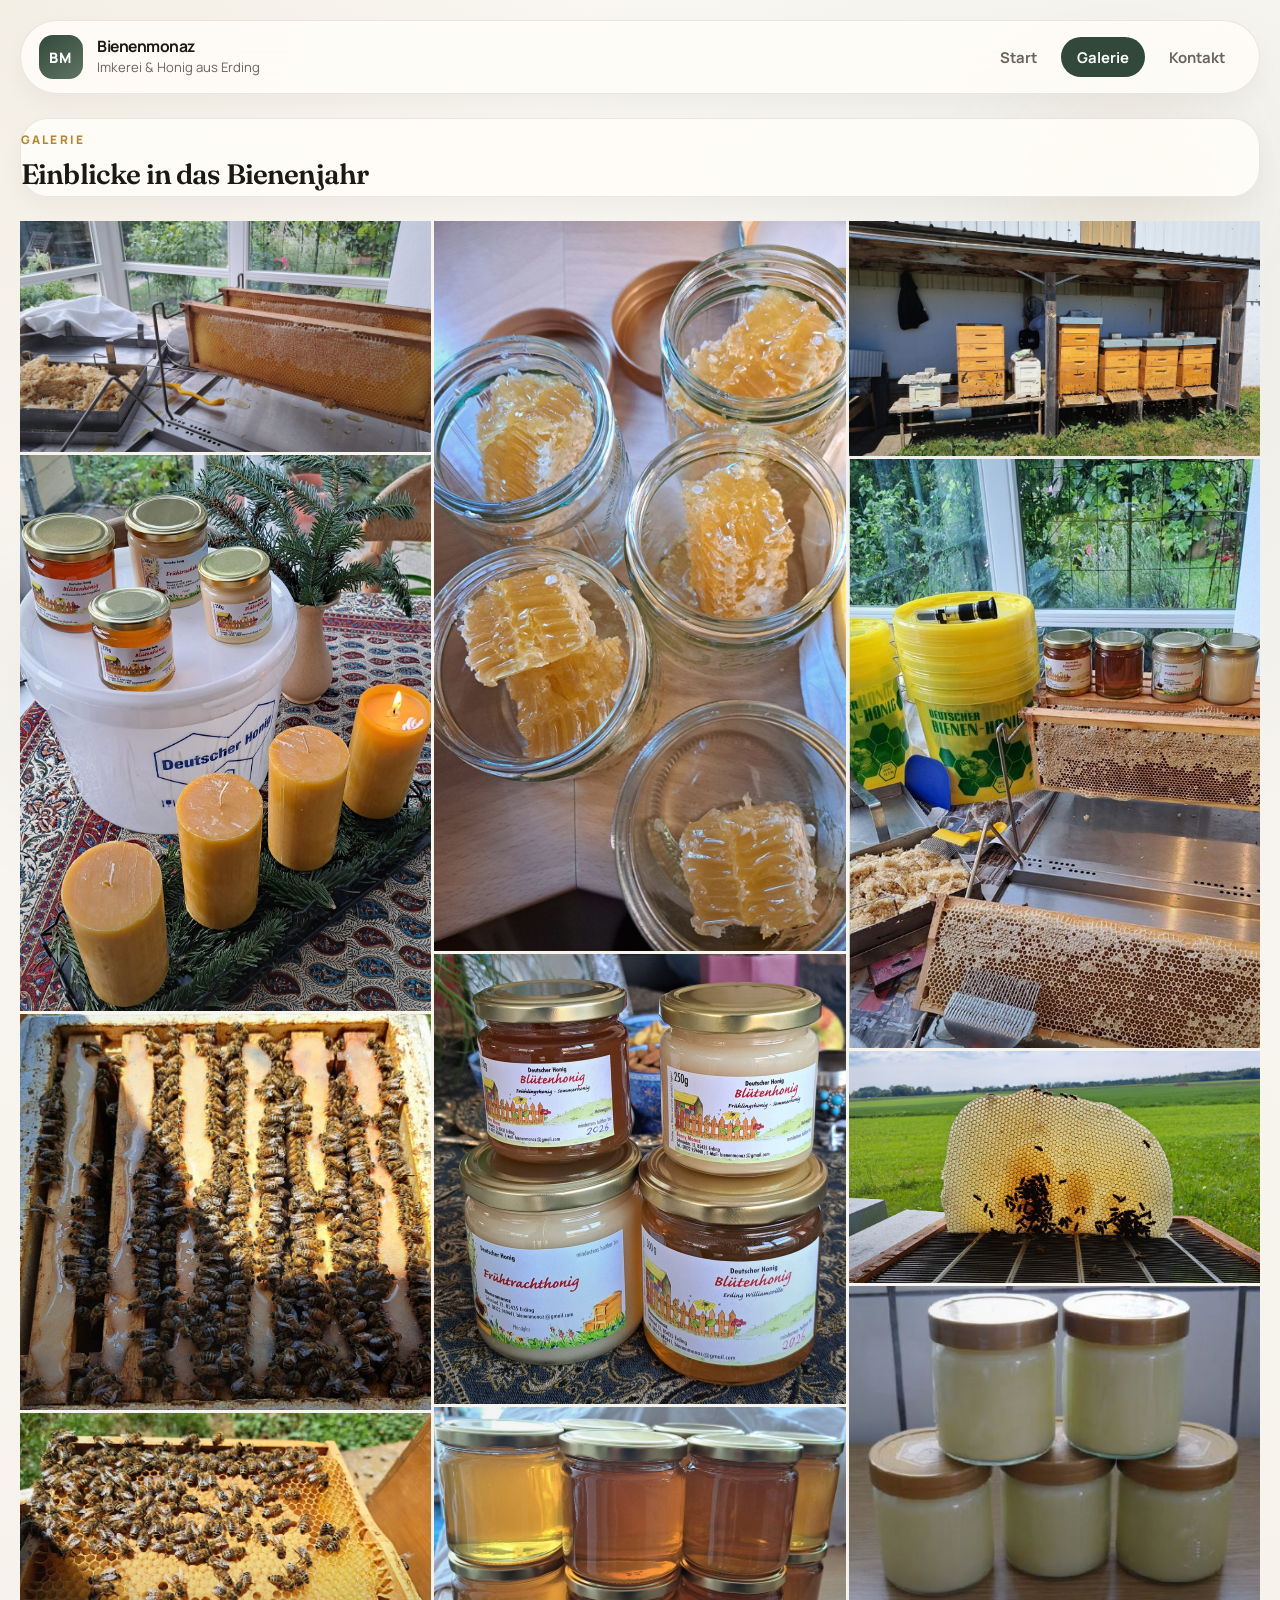
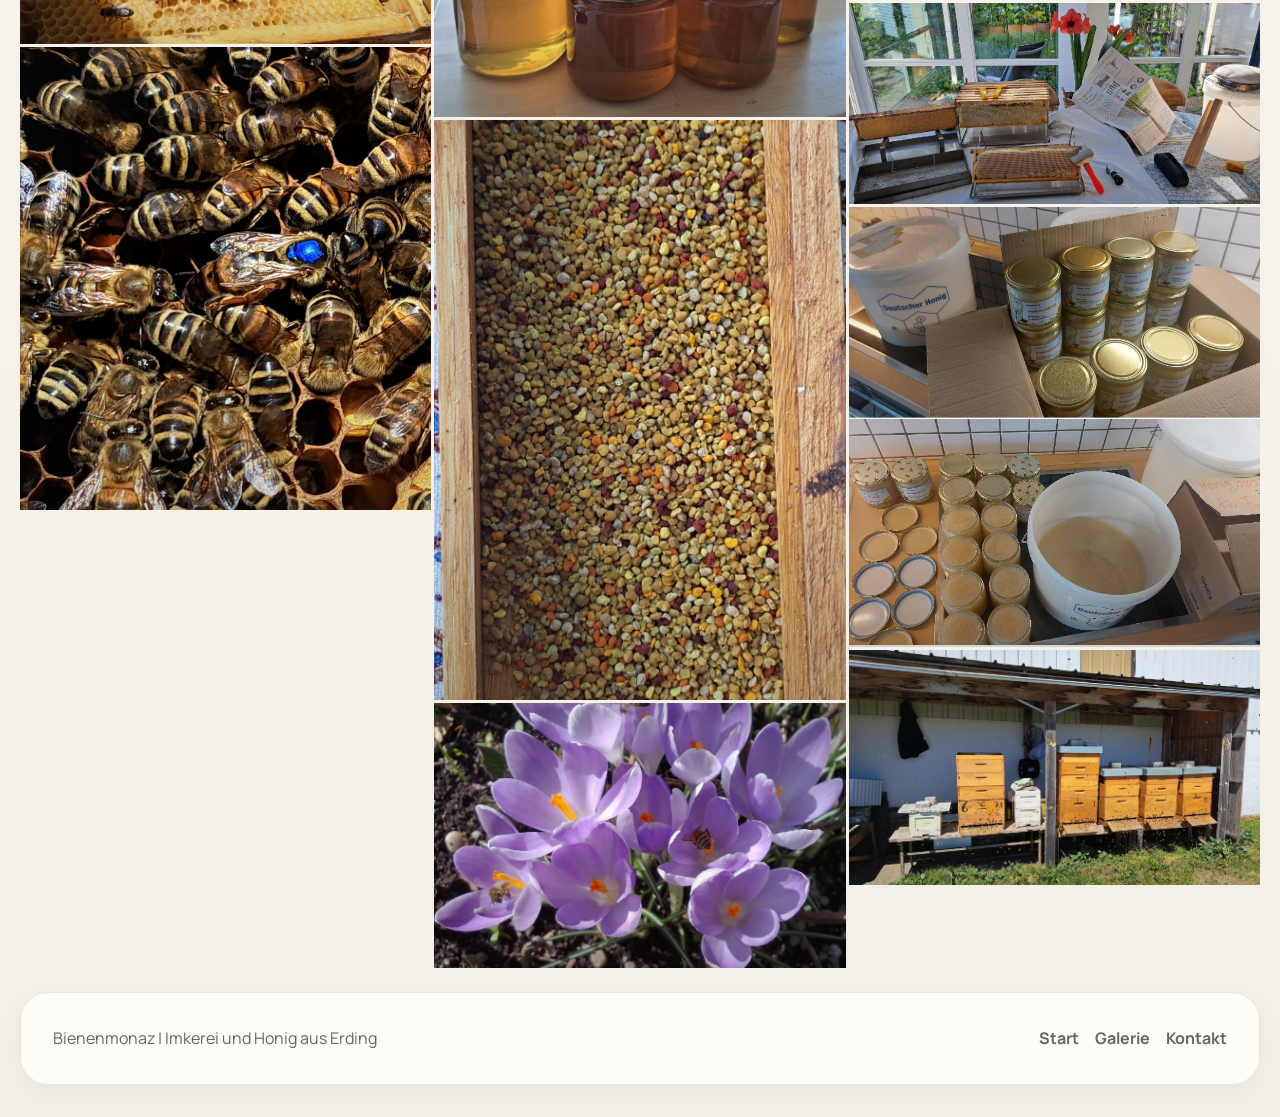
==== galerie.html @ a78f595b "Fix broken gallery images and reduce heading size Renamed files with German umlauts and spaces to AS" ====
<!DOCTYPE html>
<html lang="de">
<head>
  <meta charset="UTF-8">
  <meta name="viewport" content="width=device-width, initial-scale=1.0">
  <title>Bienenmonaz | Galerie</title>
  <meta
    name="description"
    content="Galerie der Imkerei Bienenmonaz mit Bildern aus Bienenstand, Honigernte, Waben und Honiggl&auml;sern."
  >
  <link rel="preconnect" href="https://fonts.googleapis.com">
  <link rel="preconnect" href="https://fonts.gstatic.com" crossorigin>
  <link
    href="https://fonts.googleapis.com/css2?family=Fraunces:opsz,wght@9..144,500;9..144,600;9..144,700&family=Manrope:wght@400;500;600;700;800&display=swap"
    rel="stylesheet"
  >
  <link rel="stylesheet" href="styles.css">
</head>
<body data-page="gallery">
  <div class="site-bg"></div>
  <div class="page-shell">
    <header class="site-header">
      <a class="brand" href="index.html" aria-label="Bienenmonaz Startseite">
        <span class="brand-mark">BM</span>
        <span class="brand-copy">
          <strong>Bienenmonaz</strong>
          <span>Imkerei & Honig aus Erding</span>
        </span>
      </a>

      <button class="nav-toggle" type="button" aria-expanded="false" aria-controls="site-nav">
        Men&uuml;
      </button>

      <nav class="site-nav" id="site-nav">
        <a href="index.html">Start</a>
        <a class="is-active" href="galerie.html">Galerie</a>
        <a href="kontakt.html">Kontakt</a>
      </nav>
    </header>

    <main class="main-stack">
      <div class="gallery-heading surface">
        <p class="eyebrow">Galerie</p>
        <h1>Einblicke in das Bienenjahr</h1>
      </div>

      <section class="gallery-grid">
        <figure class="gallery-card">
          <button class="gallery-button" type="button" data-image="assets/images/honigernte-1.jpg" data-caption="">
            <span class="gallery-overlay"></span>
            <img src="assets/images/honigernte-1.jpg" alt="Honigernte und frische Waben im Arbeitsraum" loading="lazy">
          </button>
        </figure>

        <figure class="gallery-card">
          <button class="gallery-button" type="button" data-image="assets/images/hero-honig.jpg" data-caption="">
            <span class="gallery-overlay"></span>
            <img src="assets/images/hero-honig.jpg" alt="Honig, Kerzen und Produktwelt" loading="lazy">
          </button>
        </figure>

        <figure class="gallery-card">
          <button class="gallery-button" type="button" data-image="assets/images/bienen-wabe-1.jpg" data-caption="">
            <span class="gallery-overlay"></span>
            <img src="assets/images/bienen-wabe-1.jpg" alt="Bienen auf geöffneten Waben" loading="lazy">
          </button>
        </figure>

        <figure class="gallery-card">
          <button class="gallery-button" type="button" data-image="assets/images/bienen-wabe-2.jpg" data-caption="">
            <span class="gallery-overlay"></span>
            <img src="assets/images/bienen-wabe-2.jpg" alt="Bienen auf einer sonnigen Naturbau-Wabe" loading="lazy">
          </button>
        </figure>

        <figure class="gallery-card">
          <button class="gallery-button" type="button" data-image="assets/images/bienen-koenigin.jpg" data-caption="">
            <span class="gallery-overlay"></span>
            <img src="assets/images/bienen-koenigin.jpg" alt="Markierte Königin im Volk" loading="lazy">
          </button>
        </figure>

        <figure class="gallery-card">
          <button class="gallery-button" type="button" data-image="assets/images/waben-im-glas.jpg" data-caption="">
            <span class="gallery-overlay"></span>
            <img src="assets/images/waben-im-glas.jpg" alt="Wabenhonig in vorbereiteten Gläsern" loading="lazy">
          </button>
        </figure>

        <figure class="gallery-card">
          <button class="gallery-button" type="button" data-image="assets/images/honig-glaeser-1.jpg" data-caption="">
            <span class="gallery-overlay"></span>
            <img src="assets/images/honig-glaeser-1.jpg" alt="Honiggläser mit verschiedenen Sorten" loading="lazy">
          </button>
        </figure>

        <figure class="gallery-card">
          <button class="gallery-button" type="button" data-image="assets/images/honig-glaeser-2.jpg" data-caption="">
            <span class="gallery-overlay"></span>
            <img src="assets/images/honig-glaeser-2.jpg" alt="Frisch abgefuellte Honiggläser im Licht" loading="lazy">
          </button>
        </figure>

        <figure class="gallery-card">
          <button class="gallery-button" type="button" data-image="assets/images/pollen.jpg" data-caption="">
            <span class="gallery-overlay"></span>
            <img src="assets/images/pollen.jpg" alt="Pollen in intensiven Naturfarben" loading="lazy">
          </button>
        </figure>

        <figure class="gallery-card">
          <button class="gallery-button" type="button" data-image="assets/images/krokus-bienen.jpg" data-caption="">
            <span class="gallery-overlay"></span>
            <img src="assets/images/krokus-bienen.jpg" alt="Bienen an Krokusblüten" loading="lazy">
          </button>
        </figure>

        <figure class="gallery-card">
          <button class="gallery-button" type="button" data-image="assets/images/bienenstand.jpg" data-caption="">
            <span class="gallery-overlay"></span>
            <img src="assets/images/bienenstand.jpg" alt="Bienenstand mit mehreren Beuten" loading="lazy">
          </button>
        </figure>

        <figure class="gallery-card">
          <button class="gallery-button" type="button" data-image="assets/images/honig-sorten.jpg" data-caption="">
            <span class="gallery-overlay"></span>
            <img src="assets/images/honig-sorten.jpg" alt="Unterschiedliche Honigsorten der Saison" loading="lazy">
          </button>
        </figure>
        <figure class="gallery-card">
          <button class="gallery-button" type="button" data-image="assets/images/bienen-wildbau.jpg" data-caption="">
            <span class="gallery-overlay"></span>
            <img src="assets/images/bienen-wildbau.jpg" alt="Naturbau-Wabe mit Bienen im Freien" loading="lazy">
          </button>
        </figure>

        <figure class="gallery-card">
          <button class="gallery-button" type="button" data-image="assets/images/fruehjahr-bluetenhonig.jpg" data-caption="">
            <span class="gallery-overlay"></span>
            <img src="assets/images/fruehjahr-bluetenhonig.jpg" alt="Frühjahrs-Blütenhonig" loading="lazy">
          </button>
        </figure>

        <figure class="gallery-card">
          <button class="gallery-button" type="button" data-image="assets/images/fruehjahrhonig.jpg" data-caption="">
            <span class="gallery-overlay"></span>
            <img src="assets/images/fruehjahrhonig.jpg" alt="Frühjahrhonig in Gläsern" loading="lazy">
          </button>
        </figure>

        <figure class="gallery-card">
          <button class="gallery-button" type="button" data-image="assets/images/honig2023.jpg" data-caption="">
            <span class="gallery-overlay"></span>
            <img src="assets/images/honig2023.jpg" alt="Honigernte 2023" loading="lazy">
          </button>
        </figure>

        <figure class="gallery-card">
          <button class="gallery-button" type="button" data-image="assets/images/standort-iztling.jpg" data-caption="">
            <span class="gallery-overlay"></span>
            <img src="assets/images/standort-iztling.jpg" alt="Bienenstand Iztling" loading="lazy">
          </button>
        </figure>
      </section>
    </main>

    <footer class="site-footer surface">
      <p>Bienenmonaz | Imkerei und Honig aus Erding</p>
      <nav>
        <a href="index.html">Start</a>
        <a href="galerie.html">Galerie</a>
        <a href="kontakt.html">Kontakt</a>
      </nav>
    </footer>
  </div>

  <div class="lightbox" hidden>
    <button class="lightbox-close" type="button" aria-label="Grossansicht schliessen">Schliessen</button>
    <figure class="lightbox-figure">
      <img class="lightbox-image" src="" alt="">
      <figcaption class="lightbox-caption"></figcaption>
    </figure>
  </div>

  <script src="script.js"></script>
</body>
</html>
---- styles.css ----
:root {
  --bg: #f7f5f0;
  --bg-soft: #f1ede4;
  --surface: rgba(255, 253, 248, 0.9);
  --surface-strong: #fffdfa;
  --text: #1c1813;
  --muted: #6b645a;
  --line: rgba(55, 44, 25, 0.1);
  --line-strong: rgba(55, 44, 25, 0.16);
  --accent: #31483a;
  --accent-soft: #617462;
  --gold: #b6852f;
  --shadow-sm: 0 10px 24px rgba(23, 19, 13, 0.04);
  --shadow-md: 0 18px 40px rgba(23, 19, 13, 0.06);
  --radius-xl: 28px;
  --radius-lg: 20px;
  --radius-md: 14px;
  --max-width: 1240px;
  --space-1: 12px;
  --space-2: 16px;
  --space-3: 20px;
  --space-4: 24px;
  --space-5: 40px;
  --space-6: 56px;
}

* {
  box-sizing: border-box;
}

html {
  scroll-behavior: smooth;
}

body {
  margin: 0;
  min-width: 320px;
  overflow-x: hidden;
  color: var(--text);
  font-family: "Manrope", sans-serif;
  background:
    radial-gradient(circle at top left, rgba(210, 190, 150, 0.16), transparent 24%),
    radial-gradient(circle at 88% 12%, rgba(92, 116, 102, 0.08), transparent 24%),
    linear-gradient(180deg, #faf8f4 0%, #f4efe6 100%);
}

img {
  display: block;
  max-width: 100%;
}

a,
button,
input,
textarea {
  font: inherit;
}

a {
  color: inherit;
}

.site-bg {
  position: fixed;
  inset: 0;
  z-index: -1;
  pointer-events: none;
}

.site-bg::before,
.site-bg::after {
  content: "";
  position: absolute;
  border-radius: 999px;
  filter: blur(48px);
  opacity: 0.5;
}

.site-bg::before {
  top: 72px;
  right: 4%;
  width: 220px;
  height: 220px;
  background: rgba(182, 133, 47, 0.12);
}

.site-bg::after {
  left: -60px;
  bottom: 80px;
  width: 260px;
  height: 260px;
  background: rgba(76, 100, 88, 0.08);
}

.page-shell {
  width: min(calc(100% - 32px), var(--max-width));
  margin: 0 auto;
  padding: 20px 0 32px;
}

.main-stack {
  display: grid;
  gap: var(--space-4);
  min-width: 0;
}

.main-stack > * {
  min-width: 0;
}

.surface {
  border: 1px solid var(--line);
  border-radius: var(--radius-xl);
  background: var(--surface);
  box-shadow: var(--shadow-sm);
  backdrop-filter: blur(14px);
}

.site-header {
  position: sticky;
  top: 14px;
  z-index: 20;
  display: flex;
  align-items: center;
  justify-content: space-between;
  gap: var(--space-2);
  padding: 14px 18px;
  margin-bottom: var(--space-4);
  border: 1px solid var(--line);
  border-radius: 999px;
  background: rgba(255, 253, 248, 0.86);
  box-shadow: var(--shadow-sm);
  backdrop-filter: blur(18px);
}

.brand {
  display: inline-flex;
  align-items: center;
  gap: 14px;
  text-decoration: none;
}

.brand-mark {
  display: grid;
  place-items: center;
  width: 44px;
  height: 44px;
  border-radius: 14px;
  background: linear-gradient(145deg, var(--accent), var(--accent-soft));
  color: #fff;
  font-size: 0.9rem;
  font-weight: 800;
  letter-spacing: 0.08em;
}

.brand-copy {
  display: flex;
  flex-direction: column;
  gap: 2px;
}

.brand-copy strong {
  font-size: 0.98rem;
  line-height: 1.1;
}

.brand-copy span {
  color: var(--muted);
  font-size: 0.82rem;
}

.site-nav {
  display: flex;
  align-items: center;
  gap: 8px;
}

.site-nav a {
  padding: 10px 16px;
  border-radius: 999px;
  text-decoration: none;
  font-size: 0.93rem;
  font-weight: 700;
  color: var(--muted);
  transition: transform 0.22s cubic-bezier(0.22, 1, 0.36, 1), background-color 0.22s ease, color 0.22s ease;
}

.site-nav a:hover,
.site-nav a:focus-visible {
  color: var(--text);
  background: rgba(49, 72, 58, 0.08);
}

.site-nav a.is-active {
  color: #fff;
  background: var(--accent);
}

.site-nav a:active,
.button:active,
.gallery-button:active,
.contact-item:active {
  transform: translateY(1px) scale(0.99);
}

.nav-toggle {
  display: none;
  border: 0;
  border-radius: 999px;
  padding: 10px 16px;
  background: rgba(255, 255, 255, 0.78);
  box-shadow: inset 0 0 0 1px var(--line);
}

.hero,
.metric-row,
.content-grid,
.contact-grid,
.page-hero,
.cta-strip {
  display: grid;
  gap: var(--space-4);
}

.hero {
  grid-template-columns: 1fr 1fr;
  align-items: stretch;
  gap: 0;
  overflow: hidden;
  padding: 0;
}

.hero-copy {
  display: flex;
  flex-direction: column;
  padding: clamp(24px, 2.5vw, 36px);
}

.hero-copy,
.page-hero,
.metric-card,
.content-card,
.showcase-card,
.gallery-card,
.map-card,
.cta-strip,
.site-footer {
  padding: clamp(24px, 2.5vw, 36px);
}

figure.hero-media {
  padding: 0;
  overflow: hidden;
  display: flex;
  flex-direction: column;
}

figure.hero-media .media-frame {
  flex: 1;
  border-radius: 0;
  min-height: 480px;
}

.eyebrow {
  margin: 0 0 12px;
  color: var(--gold);
  font-size: 0.74rem;
  font-weight: 800;
  letter-spacing: 0.18em;
  text-transform: uppercase;
}

h1,
h2,
h3,
strong {
  letter-spacing: -0.03em;
}

h1,
h2,
h3 {
  margin: 0;
  font-family: "Fraunces", serif;
  font-weight: 600;
  line-height: 0.98;
}

h1 {
  max-width: 10.5ch;
  font-size: clamp(2.25rem, 4.1vw, 3.85rem);
}

h2 {
  max-width: 13ch;
  font-size: clamp(1.6rem, 2.6vw, 2.2rem);
}

.lead,
.section-copy,
.metric-card p,
.icon-list p,
.promise-list p,
.bullet-list,
.media-caption,
.hero-side-note span,
.contact-item span,
.form-hint,
.form-status,
.site-footer p,
.gallery-card figcaption {
  color: var(--muted);
  line-height: 1.68;
}

.lead {
  max-width: 58ch;
  margin: 16px 0 24px;
  font-size: 0.96rem;
}

.hero-actions,
.cta-actions,
.form-actions {
  display: flex;
  flex-wrap: wrap;
  gap: 12px;
}

.button {
  display: inline-flex;
  align-items: center;
  justify-content: center;
  min-height: 48px;
  padding: 0 18px;
  border: 0;
  border-radius: 999px;
  font-weight: 800;
  text-decoration: none;
  cursor: pointer;
  transition: transform 0.22s cubic-bezier(0.22, 1, 0.36, 1), background-color 0.22s ease, color 0.22s ease, box-shadow 0.22s ease;
}

.button:hover,
.button:focus-visible,
.gallery-button:hover,
.gallery-button:focus-visible,
.contact-item:hover,
.contact-item:focus-visible,
.lightbox-close:hover,
.lightbox-close:focus-visible {
  transform: translateY(-1px);
}

.button-primary {
  color: #fff;
  background: var(--accent);
  box-shadow: 0 12px 24px rgba(49, 72, 58, 0.14);
}

.button-secondary {
  color: var(--text);
  background: rgba(255, 255, 255, 0.92);
  box-shadow: inset 0 0 0 1px var(--line-strong);
}

.hero-meta {
  display: grid;
  grid-template-columns: repeat(3, minmax(0, 1fr));
  gap: 8px;
  margin-top: auto;
  padding-top: 24px;
}

.hero-meta div,
.hero-side-note,
.contact-item {
  padding: 14px 16px;
  border-radius: var(--radius-md);
  background: var(--surface-strong);
  box-shadow: inset 0 0 0 1px rgba(55, 44, 25, 0.06);
}

.hero-meta div {
  display: flex;
  flex-direction: column;
  gap: 5px;
}

.hero-meta dt {
  margin: 0;
  color: var(--muted);
  font-size: 0.72rem;
  font-weight: 800;
  letter-spacing: 0.14em;
  text-transform: uppercase;
}

.hero-meta dd {
  margin: 0;
  font-size: 0.95rem;
  font-weight: 700;
}

.hero-media {
  display: grid;
  gap: 12px;
}

.media-frame {
  position: relative;
  overflow: hidden;
  border-radius: var(--radius-lg);
  background: #ece6db;
}

.media-frame::after,
.gallery-overlay {
  content: "";
  position: absolute;
  inset: 0;
  pointer-events: none;
  background:
    linear-gradient(to top, rgba(18, 16, 12, 0.18), transparent 44%),
    linear-gradient(135deg, rgba(49, 72, 58, 0.08), transparent 42%);
}

.media-frame-hero {
  min-height: 0;
}

.media-frame img,
.gallery-button img {
  width: 100%;
  height: 100%;
  object-fit: cover;
}

.media-caption {
  font-size: 0.92rem;
}

.metric-row {
  grid-template-columns: repeat(3, minmax(0, 1fr));
}

.metric-card {
  min-height: 184px;
  display: flex;
  flex-direction: column;
  justify-content: flex-start;
  background: rgba(255, 255, 252, 0.8);
}

.metric-card::before {
  content: "";
  display: block;
  width: 32px;
  height: 2px;
  margin-bottom: 20px;
  border-radius: 999px;
  background: var(--accent);
}

.metric-label {
  display: inline-block;
  margin-bottom: 8px;
  color: var(--gold);
  font-size: 0.74rem;
  font-weight: 800;
  letter-spacing: 0.16em;
  text-transform: uppercase;
}

.metric-card strong,
.icon-list strong,
.promise-list strong,
.contact-item strong,
.hero-side-note strong {
  display: block;
  margin-bottom: 8px;
  font-size: 1rem;
}

.content-grid {
  grid-template-columns: repeat(2, minmax(0, 1fr));
  align-items: stretch;
}

.content-card,
.showcase-card,
.gallery-card,
.map-card,
.cta-strip {
  background: rgba(255, 255, 252, 0.8);
}

.section-heading {
  margin-bottom: 24px;
}

.icon-list,
.promise-list,
.bullet-list {
  margin: 0;
  padding: 0;
}

.icon-list,
.promise-list {
  list-style: none;
}

.icon-list {
  display: grid;
  gap: 16px;
}

.icon-list li {
  display: grid;
  grid-template-columns: 40px 1fr;
  gap: 14px;
  align-items: start;
}

.list-icon {
  display: grid;
  place-items: center;
  width: 40px;
  height: 40px;
  border-radius: 12px;
  background: rgba(49, 72, 58, 0.08);
  color: var(--accent);
  font-size: 0.8rem;
  font-weight: 800;
}

.icon-list p,
.promise-list p {
  margin: 0;
}

.promise-list {
  display: grid;
  gap: 16px;
}

.promise-list li {
  padding-top: 16px;
  border-top: 1px solid rgba(55, 44, 25, 0.08);
}

.promise-list li:first-child {
  padding-top: 0;
  border-top: 0;
}

.showcase-card {
  grid-column: 1 / -1;
  display: grid;
  grid-template-columns: minmax(0, 1fr) 360px;
  gap: 24px;
  align-items: center;
}

.showcase-media .media-frame {
  min-height: 320px;
}

.bullet-list {
  padding-left: 18px;
  line-height: 1.74;
}

.page-hero {
  grid-template-columns: minmax(0, 1fr) 210px;
  align-items: start;
  gap: 18px;
  padding: 24px 28px;
}

.page-hero > div:first-child {
  max-width: 760px;
}

.page-hero h1 {
  max-width: 11.5ch;
  font-size: clamp(1.85rem, 2.8vw, 2.65rem);
}

.page-hero .lead {
  max-width: 36rem;
  margin-bottom: 0;
}

.hero-side-note {
  align-self: start;
}

.gallery-heading {
  padding: 12px 0 8px;
}

.gallery-heading h1 {
  margin-top: 6px;
  font-size: clamp(1.4rem, 2.2vw, 2rem);
  max-width: none;
}

.gallery-grid {
  columns: 3;
  column-gap: 3px;
  width: 100%;
  overflow: hidden;
}

.gallery-card {
  break-inside: avoid;
  margin: 0 0 3px;
  padding: 0;
  border: none;
  border-radius: 0;
  overflow: hidden;
  background: transparent;
  box-shadow: none;
  width: 100%;
}

.gallery-button {
  position: relative;
  display: block;
  width: 100%;
  padding: 0;
  overflow: hidden;
  border: 0;
  border-radius: 0;
  background: transparent;
  cursor: pointer;
  transition: opacity 0.22s ease;
}

.gallery-button:hover img {
  opacity: 0.92;
}

.gallery-button img {
  width: 100%;
  height: auto;
  display: block;
}

.contact-grid {
  grid-template-columns: minmax(0, 1.02fr) minmax(0, 0.98fr);
}

.contact-form {
  display: grid;
  grid-template-columns: repeat(2, minmax(0, 1fr));
  gap: 14px;
}

.contact-form label {
  display: grid;
  gap: 8px;
}

.contact-form span {
  font-weight: 700;
}

.contact-form input,
.contact-form textarea {
  width: 100%;
  padding: 14px 16px;
  border: 1px solid rgba(55, 44, 25, 0.12);
  border-radius: 14px;
  background: #fff;
  color: var(--text);
  outline: none;
}

.contact-form input:focus,
.contact-form textarea:focus {
  border-color: rgba(49, 72, 58, 0.34);
  box-shadow: 0 0 0 4px rgba(49, 72, 58, 0.1);
}

.field-full,
.form-actions,
.form-status {
  grid-column: 1 / -1;
}

.form-hint,
.form-status {
  margin: 0;
}

.contact-list {
  display: grid;
  gap: 14px;
  margin-bottom: 20px;
}

.contact-item {
  text-decoration: none;
  transition: transform 0.22s cubic-bezier(0.22, 1, 0.36, 1), box-shadow 0.22s ease;
}

.contact-image {
  min-height: 240px;
}

.map-frame {
  overflow: hidden;
  border-radius: var(--radius-lg);
}

.map-frame iframe {
  display: block;
  width: 100%;
  min-height: 420px;
  border: 0;
}

.cta-strip {
  grid-template-columns: 1fr auto;
  align-items: center;
}

.site-footer {
  display: flex;
  align-items: center;
  justify-content: space-between;
  gap: 16px;
  margin-top: var(--space-4);
}

.site-footer p {
  margin: 0;
}

.site-footer nav {
  display: flex;
  flex-wrap: wrap;
  gap: 16px;
}

.site-footer nav a {
  text-decoration: none;
  font-weight: 700;
  color: var(--muted);
}

.site-footer nav a:hover,
.site-footer nav a:focus-visible {
  color: var(--text);
}

.lightbox {
  position: fixed;
  inset: 0;
  z-index: 40;
  display: grid;
  place-items: center;
  padding: 24px;
  background: rgba(16, 15, 12, 0.8);
  backdrop-filter: blur(14px);
}

.lightbox[hidden] {
  display: none;
}

.lightbox-close {
  position: absolute;
  top: 22px;
  right: 22px;
  border: 0;
  border-radius: 999px;
  padding: 11px 16px;
  background: rgba(255, 255, 255, 0.16);
  color: #fff;
  cursor: pointer;
  transition: transform 0.22s cubic-bezier(0.22, 1, 0.36, 1), background-color 0.22s ease;
}

.lightbox-figure {
  width: min(100%, 1100px);
  margin: 0;
}

.lightbox-image {
  width: 100%;
  max-height: 78vh;
  border-radius: 22px;
  object-fit: contain;
  background: #11100d;
}

.lightbox-caption {
  margin-top: 12px;
  color: rgba(255, 252, 247, 0.84);
  text-align: center;
}

@media (max-width: 1040px) {
  .hero,
  .metric-row,
  .content-grid,
  .showcase-card,
  .contact-grid,
  .page-hero,
  .cta-strip {
    grid-template-columns: 1fr;
  }

  .gallery-grid {
    columns: 2;
    column-gap: 3px;
  }

  figure.hero-media .media-frame {
    min-height: 360px;
  }

  .showcase-media .media-frame {
    min-height: 340px;
  }
}

@media (max-width: 760px) {
  .page-shell {
    width: min(calc(100% - 18px), var(--max-width));
    padding-top: 10px;
  }

  .site-header {
    flex-wrap: wrap;
    align-items: start;
    border-radius: 26px;
  }

  .nav-toggle {
    display: inline-flex;
  }

  .site-nav {
    display: none;
    width: 100%;
    flex-direction: column;
    align-items: stretch;
    padding-top: 6px;
  }

  .site-nav.is-open {
    display: flex;
  }

  .site-nav a {
    text-align: center;
  }

  .gallery-grid {
    columns: 1;
  }

  .hero-copy,
  .hero-media,
  .page-hero,
  .metric-card,
  .content-card,
  .showcase-card,
  .map-card,
  .cta-strip,
  .site-footer {
    padding: 20px;
  }

  h1 {
    font-size: clamp(2rem, 10vw, 3rem);
  }

  h2 {
    font-size: clamp(1.45rem, 7vw, 1.95rem);
  }

  .page-hero h1 {
    max-width: 11ch;
    font-size: clamp(1.8rem, 9vw, 2.5rem);
  }

  .hero-meta,
  .contact-form {
    grid-template-columns: 1fr;
  }

  .media-frame-hero,
  .showcase-media .media-frame,
  .contact-image {
    min-height: 260px;
  }

  .site-footer {
    flex-direction: column;
    align-items: start;
  }
}
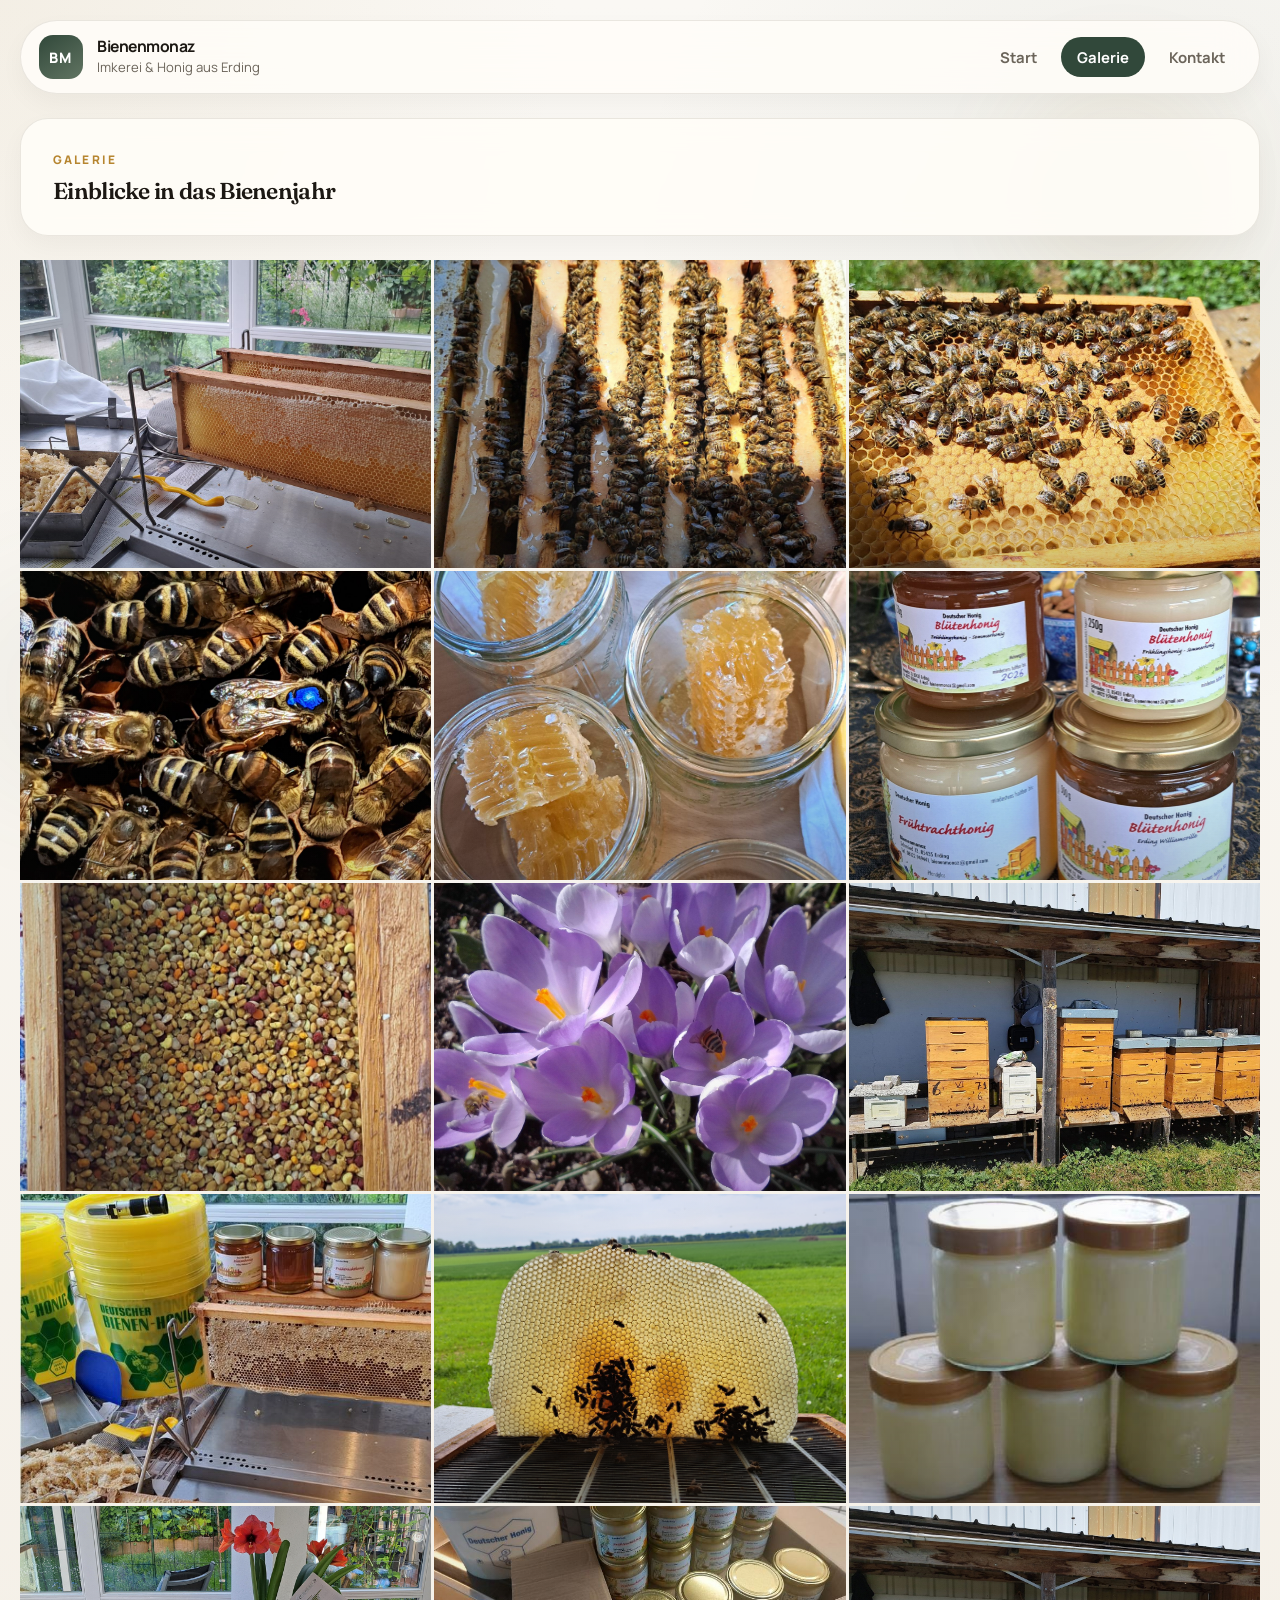
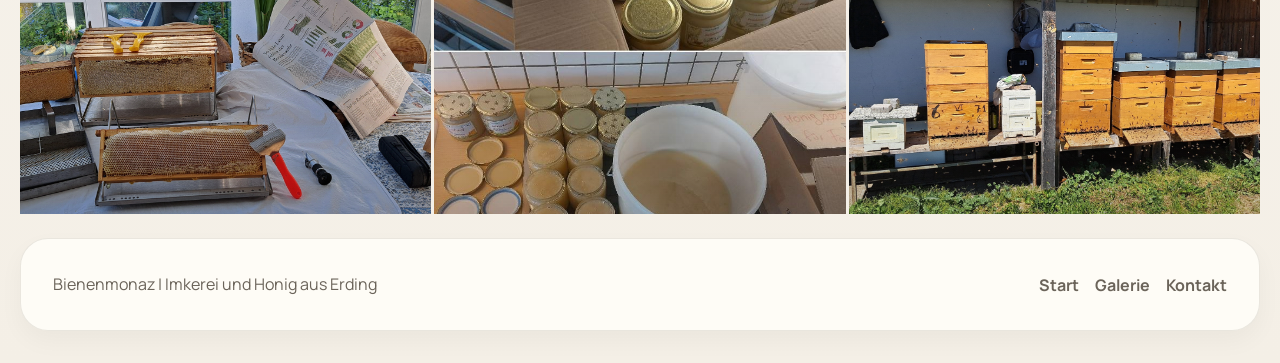
==== commit b5b29d95: "Switch gallery to CSS Grid for clean bottom alignment Replaced CSS columns masonry with a proper 3-c" ====
--- a/galerie.html
+++ b/galerie.html
@@ -54,13 +54,6 @@
         </figure>
 
         <figure class="gallery-card">
-          <button class="gallery-button" type="button" data-image="assets/images/hero-honig.jpg" data-caption="">
-            <span class="gallery-overlay"></span>
-            <img src="assets/images/hero-honig.jpg" alt="Honig, Kerzen und Produktwelt" loading="lazy">
-          </button>
-        </figure>
-
-        <figure class="gallery-card">
           <button class="gallery-button" type="button" data-image="assets/images/bienen-wabe-1.jpg" data-caption="">
             <span class="gallery-overlay"></span>
             <img src="assets/images/bienen-wabe-1.jpg" alt="Bienen auf geöffneten Waben" loading="lazy">
@@ -92,13 +85,6 @@
           <button class="gallery-button" type="button" data-image="assets/images/honig-glaeser-1.jpg" data-caption="">
             <span class="gallery-overlay"></span>
             <img src="assets/images/honig-glaeser-1.jpg" alt="Honiggläser mit verschiedenen Sorten" loading="lazy">
-          </button>
-        </figure>
-
-        <figure class="gallery-card">
-          <button class="gallery-button" type="button" data-image="assets/images/honig-glaeser-2.jpg" data-caption="">
-            <span class="gallery-overlay"></span>
-            <img src="assets/images/honig-glaeser-2.jpg" alt="Frisch abgefuellte Honiggläser im Licht" loading="lazy">
           </button>
         </figure>
 
--- a/styles.css
+++ b/styles.css
@@ -598,25 +598,24 @@
 }
 
 .gallery-heading {
-  padding: 12px 0 8px;
+  padding: clamp(20px, 2.5vw, 32px);
 }
 
 .gallery-heading h1 {
   margin-top: 6px;
-  font-size: clamp(1.4rem, 2.2vw, 2rem);
+  font-size: clamp(1.3rem, 1.8vw, 1.8rem);
   max-width: none;
 }
 
 .gallery-grid {
-  columns: 3;
-  column-gap: 3px;
+  display: grid;
+  grid-template-columns: repeat(3, 1fr);
+  gap: 3px;
   width: 100%;
-  overflow: hidden;
 }
 
 .gallery-card {
-  break-inside: avoid;
-  margin: 0 0 3px;
+  margin: 0;
   padding: 0;
   border: none;
   border-radius: 0;
@@ -630,11 +629,12 @@
   position: relative;
   display: block;
   width: 100%;
+  aspect-ratio: 4 / 3;
   padding: 0;
   overflow: hidden;
   border: 0;
   border-radius: 0;
-  background: transparent;
+  background: #d4c9b0;
   cursor: pointer;
   transition: opacity 0.22s ease;
 }
@@ -645,8 +645,10 @@
 
 .gallery-button img {
   width: 100%;
-  height: auto;
+  height: 100%;
   display: block;
+  object-fit: cover;
+  object-position: center;
 }
 
 .contact-grid {
@@ -816,8 +818,7 @@
   }
 
   .gallery-grid {
-    columns: 2;
-    column-gap: 3px;
+    grid-template-columns: repeat(2, 1fr);
   }
 
   figure.hero-media .media-frame {
@@ -862,7 +863,7 @@
   }
 
   .gallery-grid {
-    columns: 1;
+    grid-template-columns: 1fr;
   }
 
   .hero-copy,
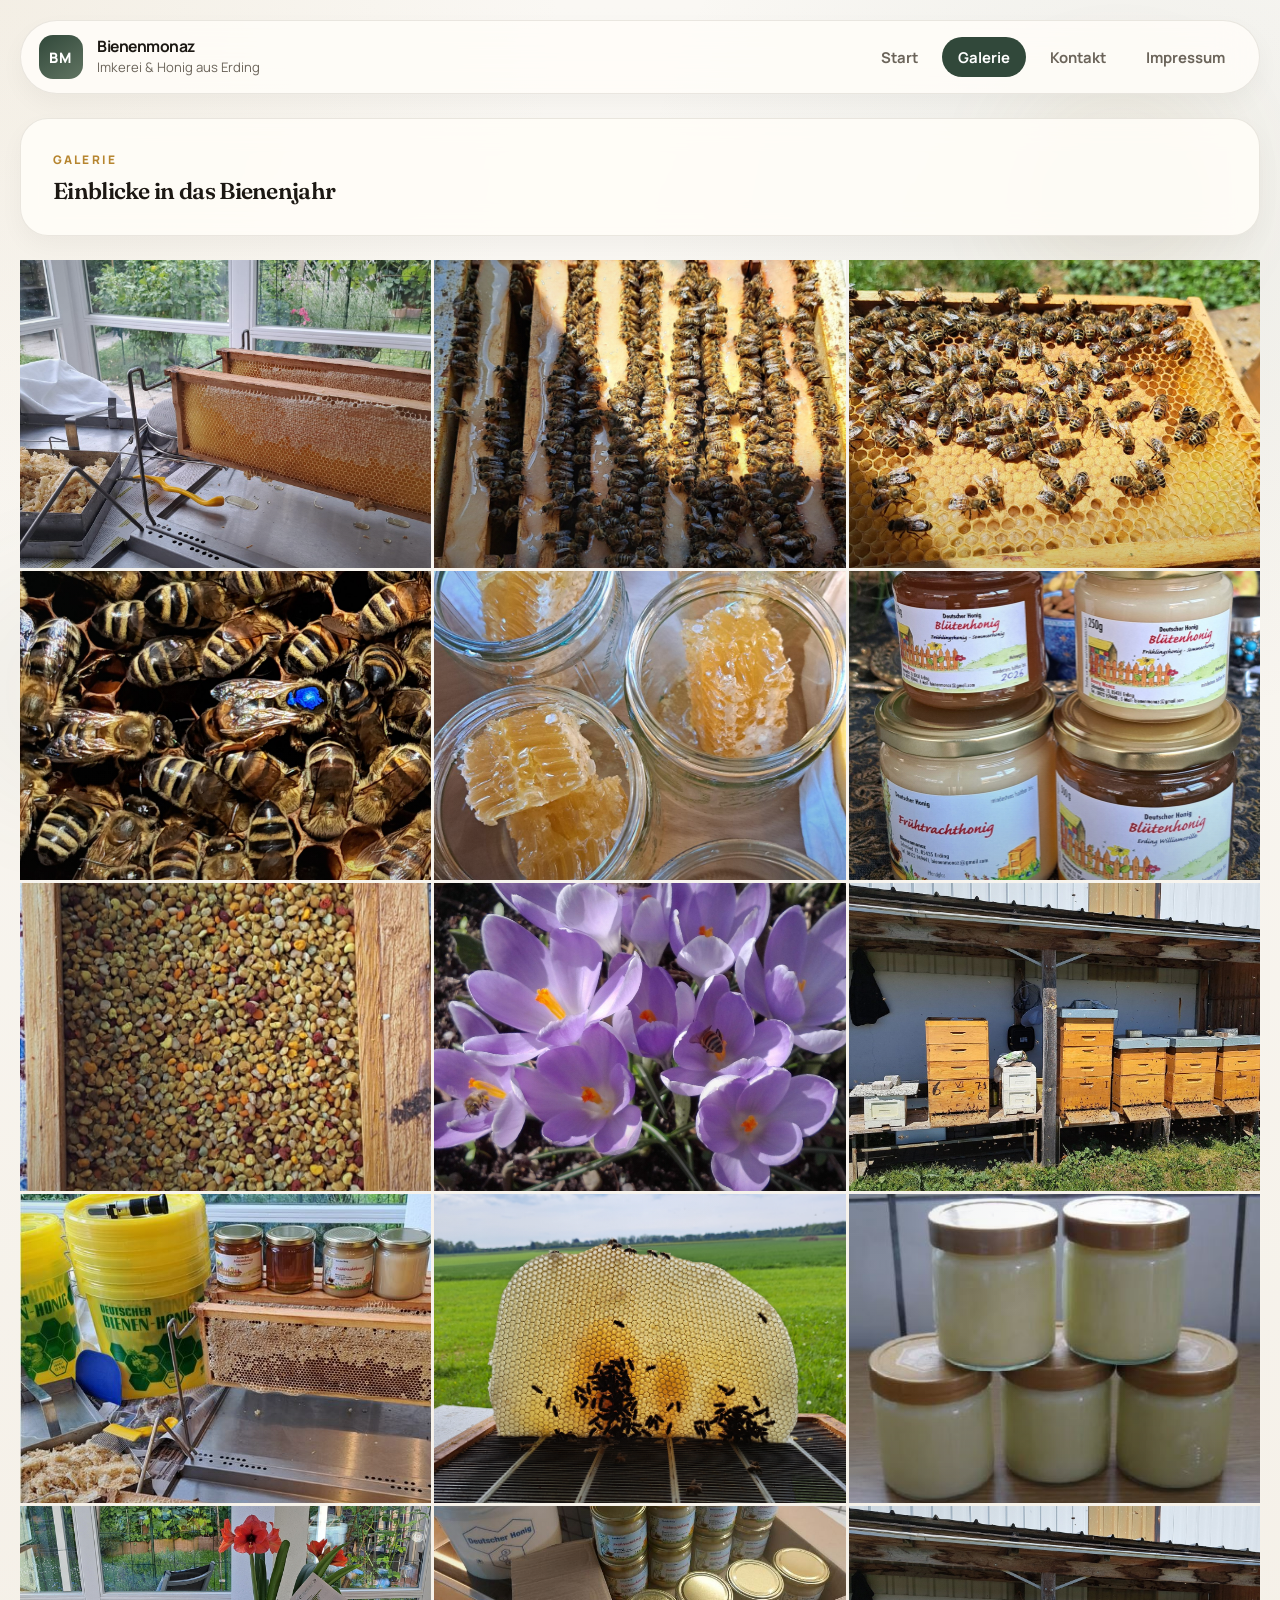
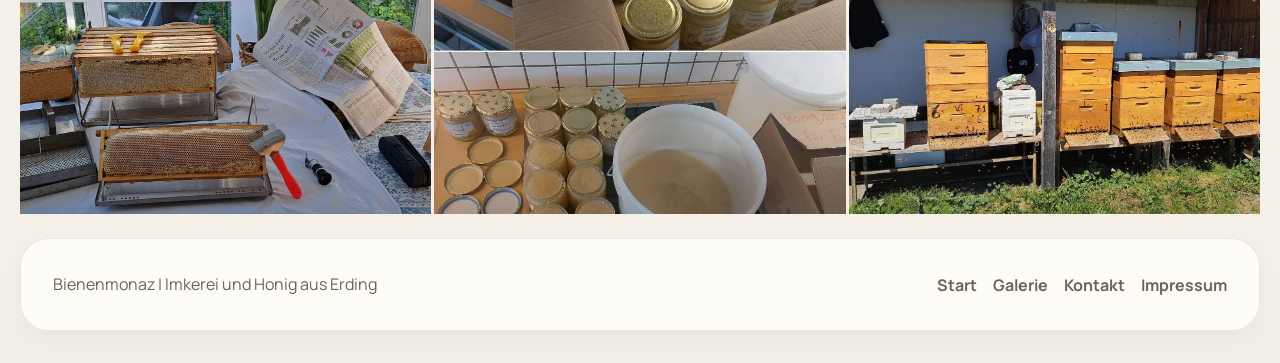
==== commit 6f61a47c: "Add Impressum page with legal information - Created impressum.html with contact details (Behzad Mona" ====
--- a/galerie.html
+++ b/galerie.html
@@ -36,6 +36,7 @@
         <a href="index.html">Start</a>
         <a class="is-active" href="galerie.html">Galerie</a>
         <a href="kontakt.html">Kontakt</a>
+        <a href="impressum.html">Impressum</a>
       </nav>
     </header>
 
@@ -158,6 +159,7 @@
         <a href="index.html">Start</a>
         <a href="galerie.html">Galerie</a>
         <a href="kontakt.html">Kontakt</a>
+        <a href="impressum.html">Impressum</a>
       </nav>
     </footer>
   </div>
--- a/styles.css
+++ b/styles.css
@@ -725,6 +725,31 @@
   border: 0;
 }
 
+.impressum-content {
+  display: grid;
+  gap: 24px;
+  line-height: 1.7;
+}
+
+.impressum-section {
+  display: grid;
+  gap: 12px;
+}
+
+.impressum-section p {
+  margin: 0;
+}
+
+.impressum-content a {
+  color: var(--text);
+  text-decoration: underline;
+  transition: opacity 0.22s ease;
+}
+
+.impressum-content a:hover {
+  opacity: 0.7;
+}
+
 .cta-strip {
   grid-template-columns: 1fr auto;
   align-items: center;
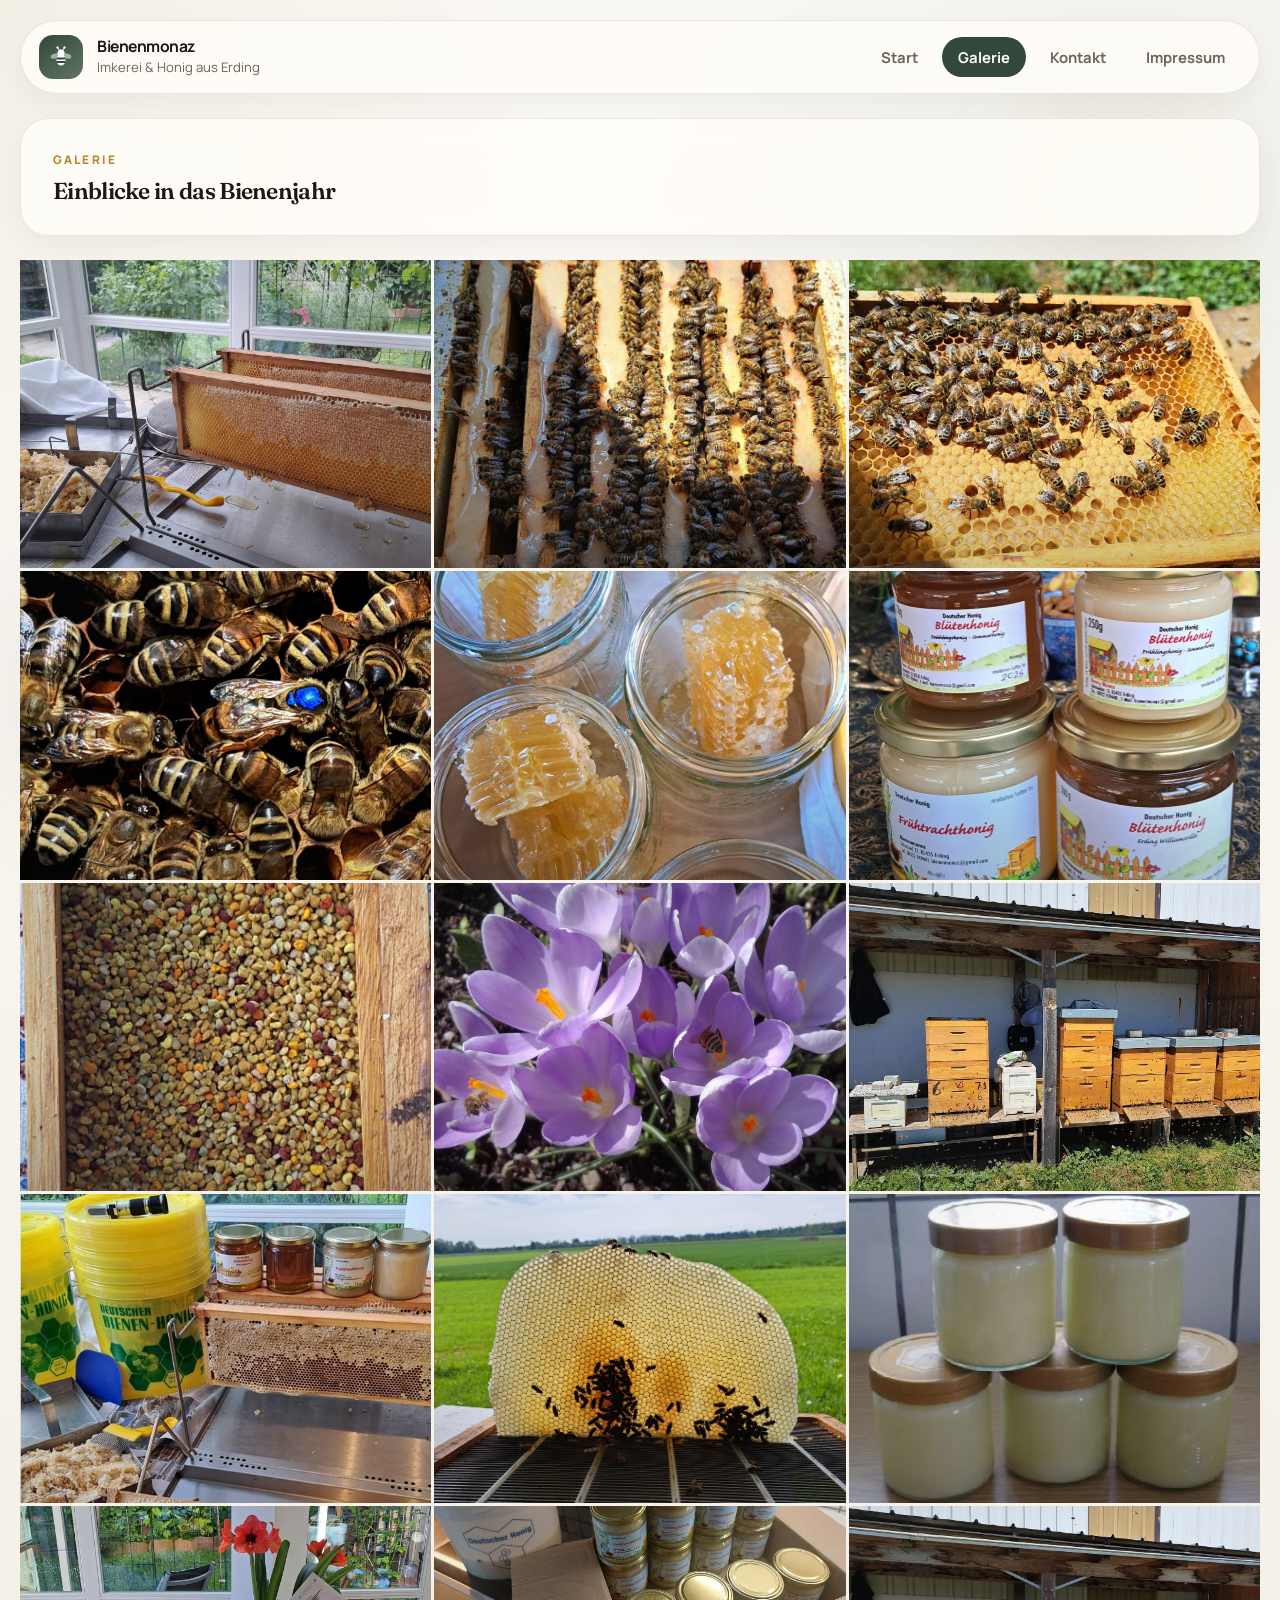
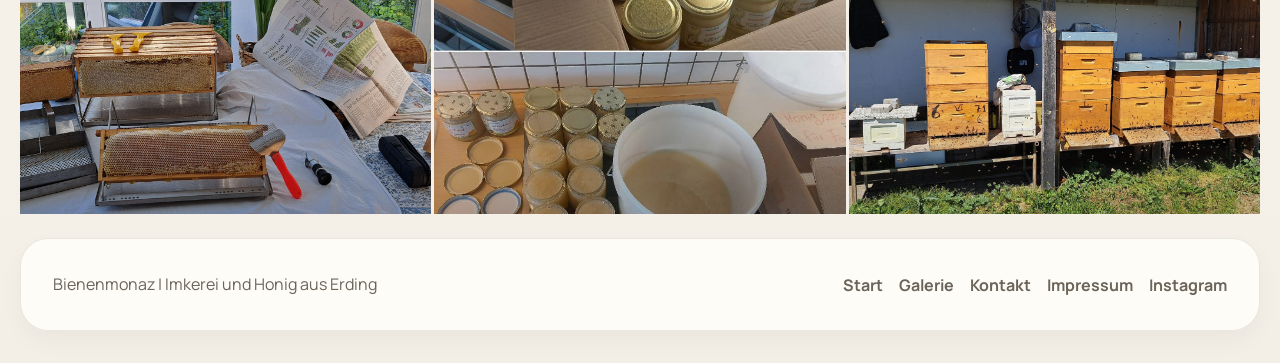
==== commit 793ccba2: "Bienen-Logo, Instagram-Footer, Kontakt-Heading gekürzt Co-Authored-By: Claude Sonnet 4.6 <noreply@an" ====
--- a/galerie.html
+++ b/galerie.html
@@ -21,7 +21,7 @@
   <div class="page-shell">
     <header class="site-header">
       <a class="brand" href="index.html" aria-label="Bienenmonaz Startseite">
-        <span class="brand-mark">BM</span>
+        <span class="brand-mark"><svg width="24" height="24" viewBox="0 0 24 24" fill="none" xmlns="http://www.w3.org/2000/svg" aria-hidden="true"><ellipse cx="6.5" cy="11" rx="5" ry="2.5" fill="white" fill-opacity="0.5" transform="rotate(-15 6.5 11)"/><ellipse cx="17.5" cy="11" rx="5" ry="2.5" fill="white" fill-opacity="0.5" transform="rotate(15 17.5 11)"/><ellipse cx="12" cy="15" rx="4.5" ry="5.5" fill="white"/><rect x="7.5" y="12.5" width="9" height="2" rx="1" fill="#31483a"/><rect x="7.5" y="16" width="9" height="2" rx="1" fill="#31483a"/><circle cx="12" cy="8" r="3.5" fill="white"/><line x1="10.5" y1="5.5" x2="8.5" y2="2.5" stroke="white" stroke-width="1.3" stroke-linecap="round" stroke-opacity="0.8"/><line x1="13.5" y1="5.5" x2="15.5" y2="2.5" stroke="white" stroke-width="1.3" stroke-linecap="round" stroke-opacity="0.8"/><circle cx="8.5" cy="2.5" r="1.2" fill="white" fill-opacity="0.8"/><circle cx="15.5" cy="2.5" r="1.2" fill="white" fill-opacity="0.8"/></svg></span>
         <span class="brand-copy">
           <strong>Bienenmonaz</strong>
           <span>Imkerei & Honig aus Erding</span>
@@ -160,6 +160,7 @@
         <a href="galerie.html">Galerie</a>
         <a href="kontakt.html">Kontakt</a>
         <a href="impressum.html">Impressum</a>
+        <a href="https://www.instagram.com/bienenmonaz/" target="_blank" rel="noopener noreferrer">Instagram</a>
       </nav>
     </footer>
   </div>
--- a/styles.css
+++ b/styles.css
@@ -37,6 +37,7 @@
   min-width: 320px;
   overflow-x: hidden;
   color: var(--text);
+  cursor: url("data:image/svg+xml,%3Csvg xmlns='http://www.w3.org/2000/svg' width='32' height='32' viewBox='0 0 32 32'%3E%3Cellipse cx='16' cy='21' rx='7' ry='8' fill='%23f5c800'/%3E%3Crect x='9' y='18' width='14' height='3' rx='1' fill='%23222'/%3E%3Crect x='9' y='22' width='14' height='3' rx='1' fill='%23222'/%3E%3Ccircle cx='16' cy='10' r='5' fill='%23f5c800'/%3E%3Ccircle cx='14' cy='9' r='1' fill='%23222'/%3E%3Ccircle cx='18' cy='9' r='1' fill='%23222'/%3E%3Cellipse cx='8' cy='16' rx='5' ry='3' fill='%23d4eeff' fill-opacity='.8' transform='rotate(-15 8 16)'/%3E%3Cellipse cx='24' cy='16' rx='5' ry='3' fill='%23d4eeff' fill-opacity='.8' transform='rotate(15 24 16)'/%3E%3Cline x1='14' y1='6' x2='11' y2='2' stroke='%23222' stroke-width='1.5' stroke-linecap='round'/%3E%3Cline x1='18' y1='6' x2='21' y2='2' stroke='%23222' stroke-width='1.5' stroke-linecap='round'/%3E%3Ccircle cx='11' cy='2' r='1.5' fill='%23222'/%3E%3Ccircle cx='21' cy='2' r='1.5' fill='%23222'/%3E%3C/svg%3E") 16 16, auto;
   font-family: "Manrope", sans-serif;
   background:
     radial-gradient(circle at top left, rgba(210, 190, 150, 0.16), transparent 24%),
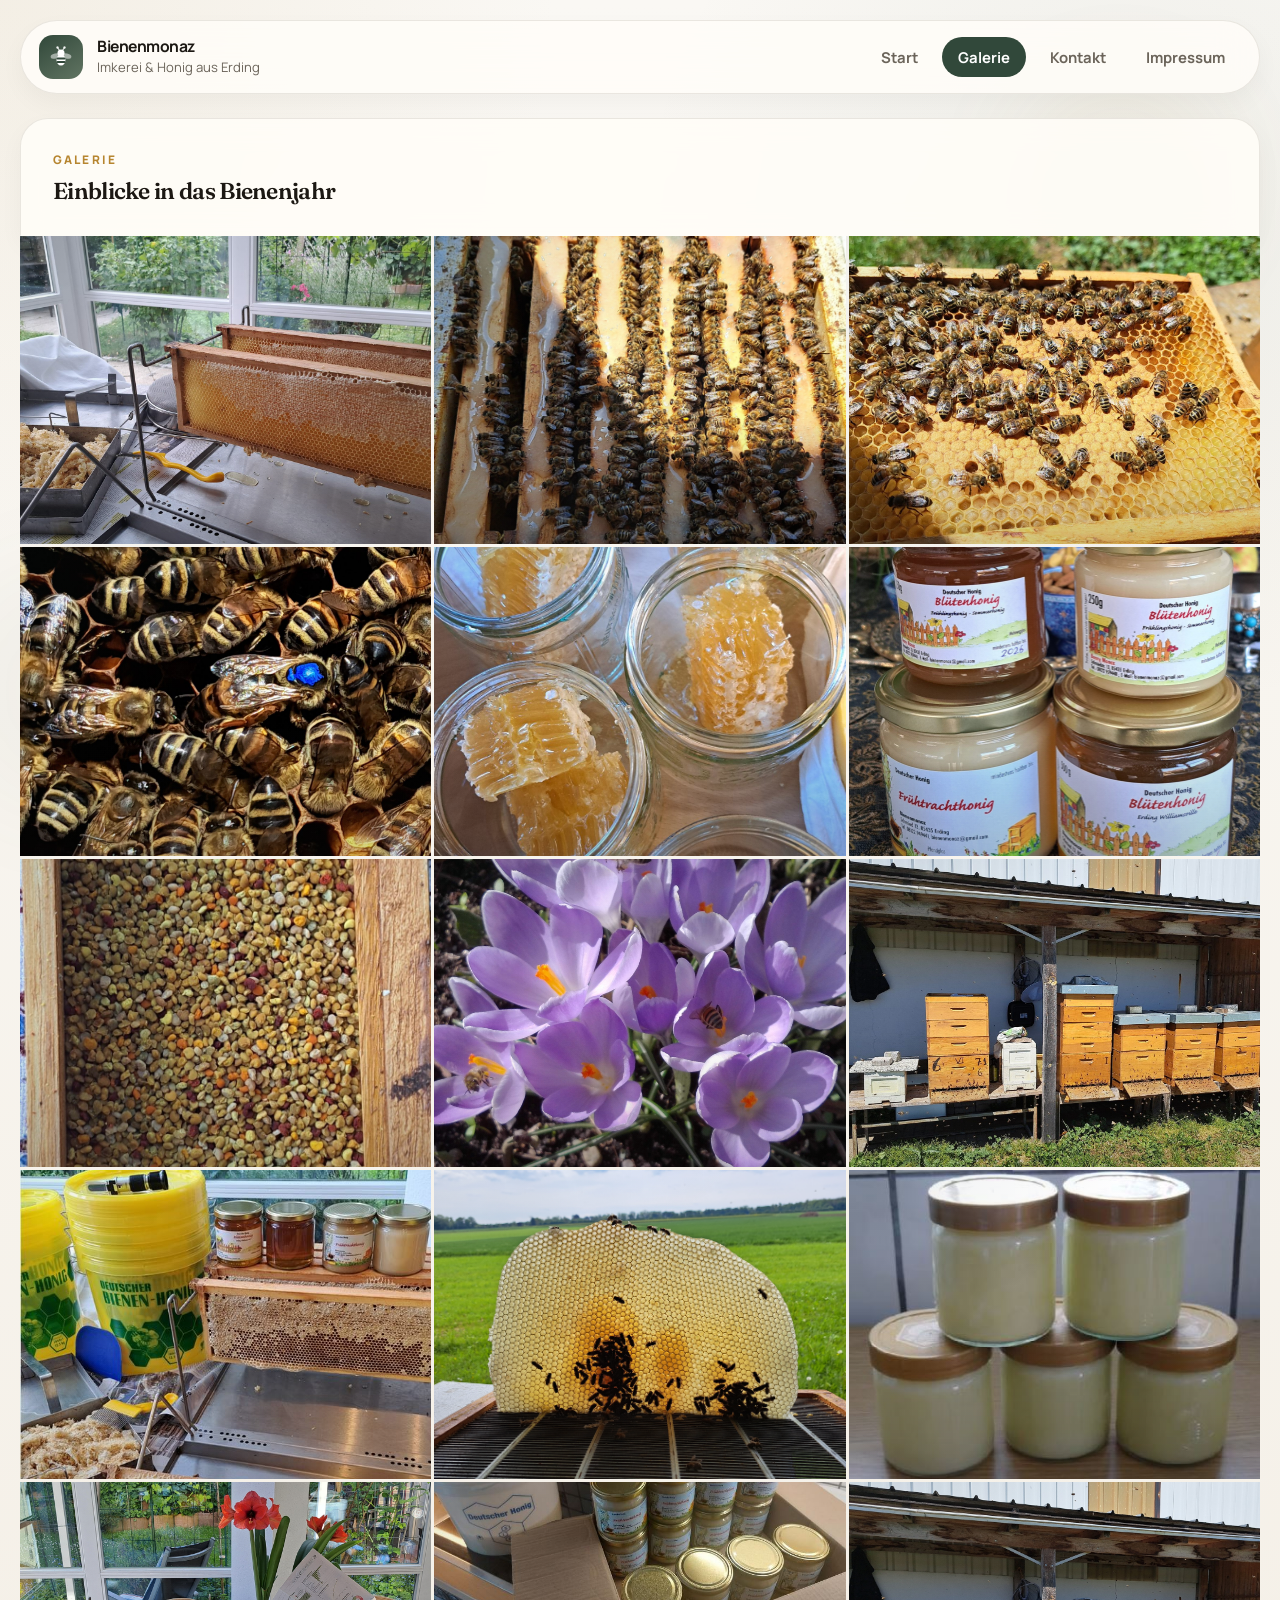
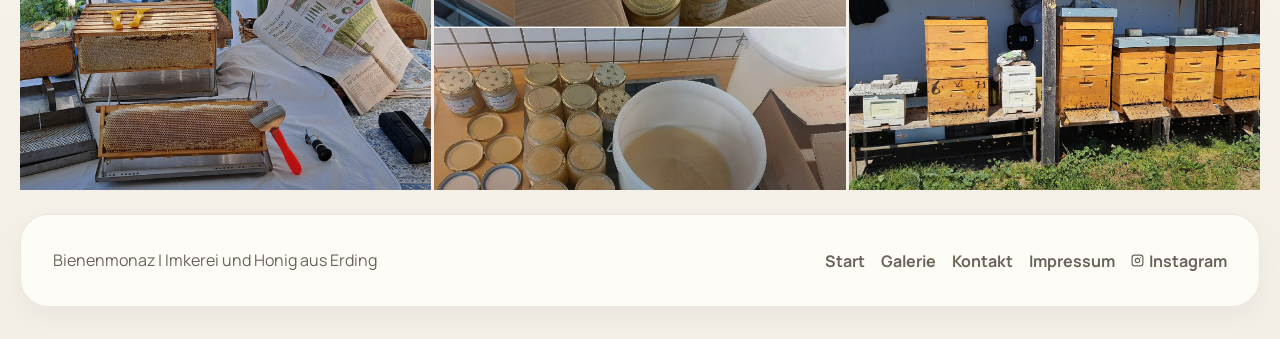
==== commit faa22c8a: "Galerie-Heading verbunden, Kontakt-Hero bereinigt, CTA gekürzt, Instagram-Icon Co-Authored-By: Claud" ====
--- a/galerie.html
+++ b/galerie.html
@@ -41,12 +41,12 @@
     </header>
 
     <main class="main-stack">
-      <div class="gallery-heading surface">
-        <p class="eyebrow">Galerie</p>
-        <h1>Einblicke in das Bienenjahr</h1>
-      </div>
-
-      <section class="gallery-grid">
+      <div class="gallery-unit">
+        <div class="gallery-heading surface">
+          <p class="eyebrow">Galerie</p>
+          <h1>Einblicke in das Bienenjahr</h1>
+        </div>
+        <section class="gallery-grid">
         <figure class="gallery-card">
           <button class="gallery-button" type="button" data-image="assets/images/honigernte-1.jpg" data-caption="">
             <span class="gallery-overlay"></span>
@@ -151,6 +151,7 @@
           </button>
         </figure>
       </section>
+      </div>
     </main>
 
     <footer class="site-footer surface">
@@ -160,7 +161,7 @@
         <a href="galerie.html">Galerie</a>
         <a href="kontakt.html">Kontakt</a>
         <a href="impressum.html">Impressum</a>
-        <a href="https://www.instagram.com/bienenmonaz/" target="_blank" rel="noopener noreferrer">Instagram</a>
+        <a href="https://www.instagram.com/bienenmonaz/" target="_blank" rel="noopener noreferrer" style="display:inline-flex;align-items:center;gap:5px;"><svg width="13" height="13" viewBox="0 0 24 24" fill="none" stroke="currentColor" stroke-width="2.2" stroke-linecap="round" stroke-linejoin="round" aria-hidden="true"><rect x="2" y="2" width="20" height="20" rx="5"/><circle cx="12" cy="12" r="4"/><circle cx="17.5" cy="6.5" r="1" fill="currentColor" stroke="none"/></svg>Instagram</a>
       </nav>
     </footer>
   </div>
--- a/styles.css
+++ b/styles.css
@@ -598,6 +598,17 @@
   align-self: start;
 }
 
+.gallery-unit {
+  display: flex;
+  flex-direction: column;
+}
+
+.gallery-unit .gallery-heading {
+  border-bottom-left-radius: 0;
+  border-bottom-right-radius: 0;
+  border-bottom-color: transparent;
+}
+
 .gallery-heading {
   padding: clamp(20px, 2.5vw, 32px);
 }
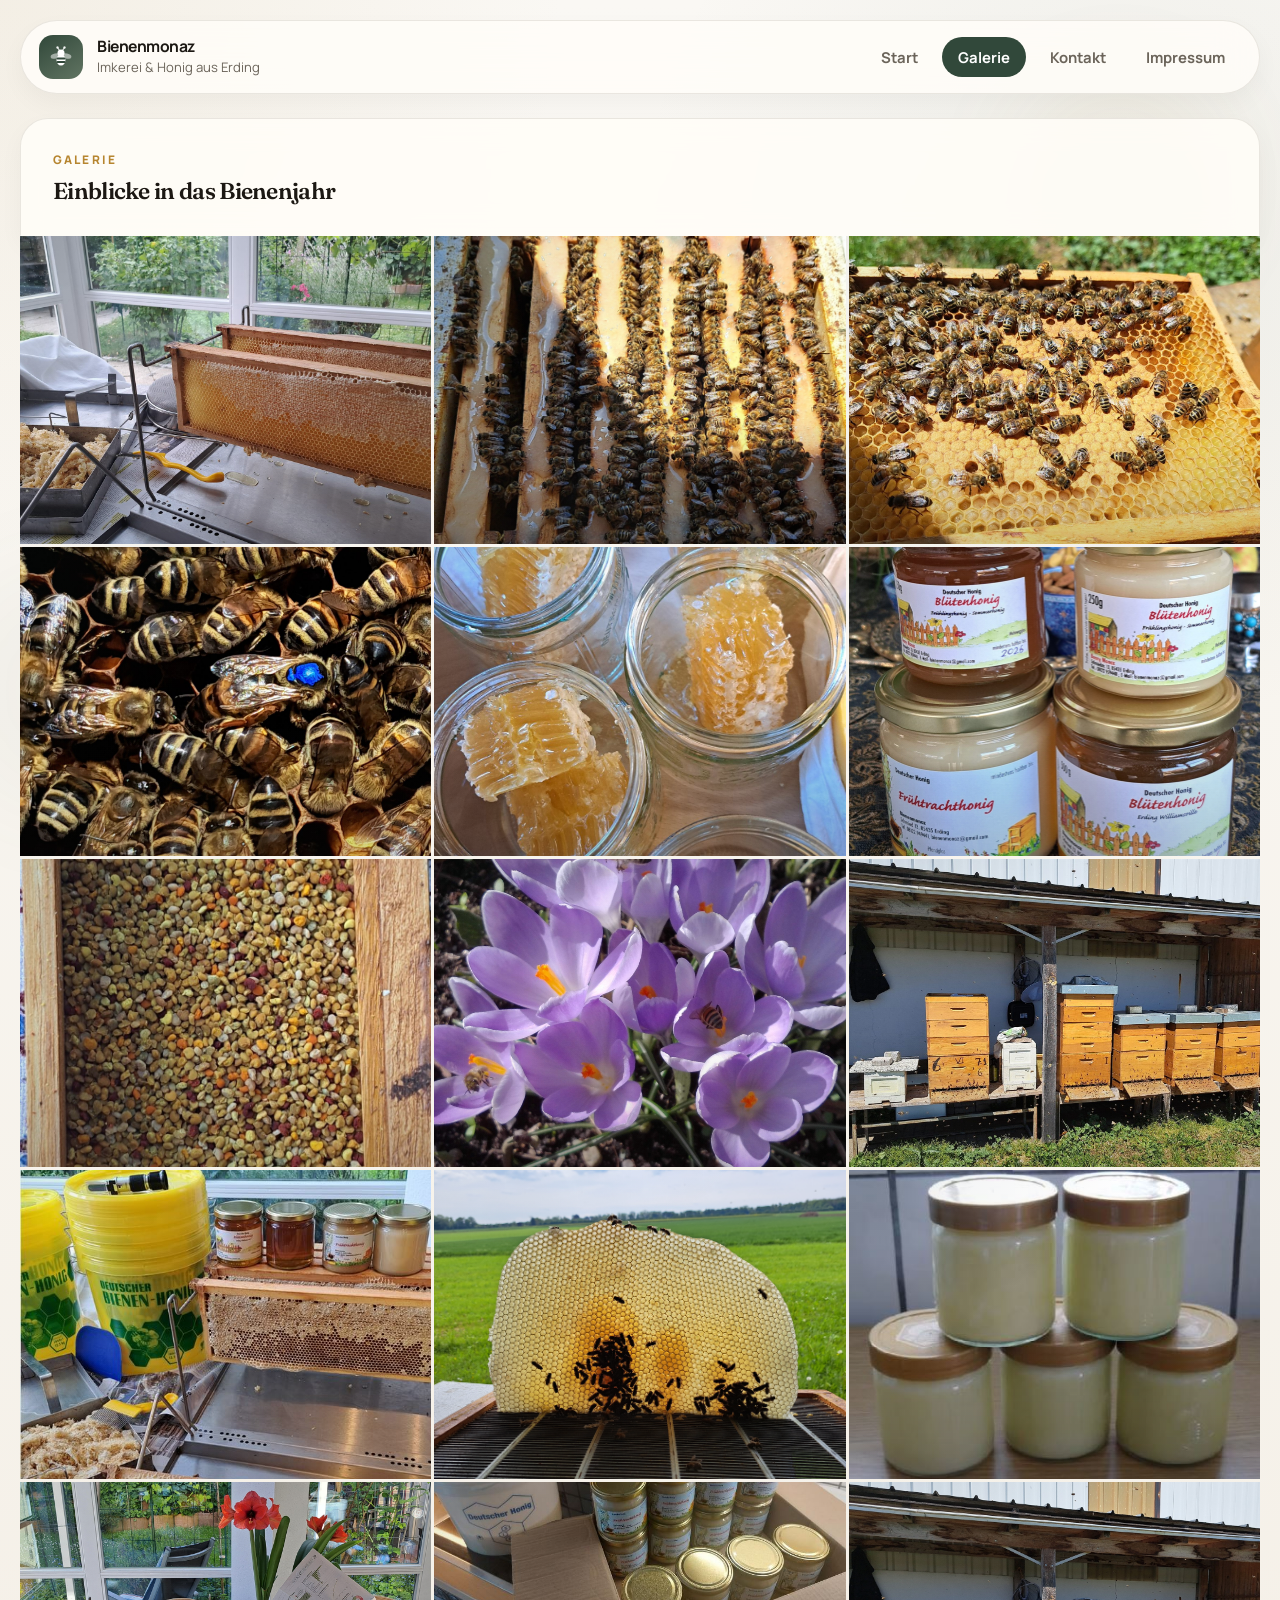
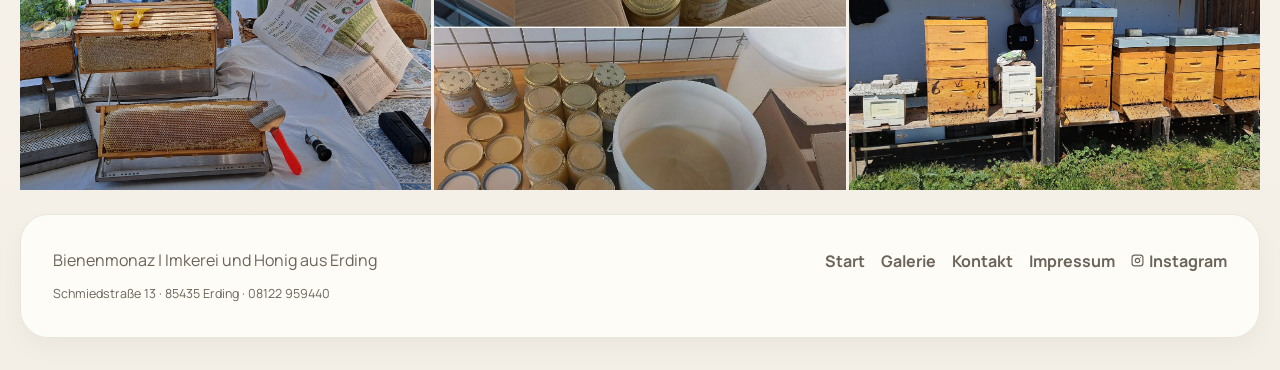
==== commit 6d44a2df: "SEO Phase 2: FAQ-Sektion, FAQPage JSON-LD, Footer-Adresse - FAQPage JSON-LD auf index.html: 5 lokale" ====
--- a/galerie.html
+++ b/galerie.html
@@ -3,11 +3,49 @@
 <head>
   <meta charset="UTF-8">
   <meta name="viewport" content="width=device-width, initial-scale=1.0">
-  <title>Bienenmonaz | Galerie</title>
+  <title>Bienenmonaz | Galerie – Bienen, Honig & Imkerei Erding</title>
   <meta
     name="description"
-    content="Galerie der Imkerei Bienenmonaz mit Bildern aus Bienenstand, Honigernte, Waben und Honiggl&auml;sern."
+    content="Galerie der Imkerei Bienenmonaz mit Bildern aus Bienenstand, Honigernte, Waben und Honiggläsern."
   >
+  <link rel="canonical" href="https://bienenmonaz.de/galerie.html">
+  <meta name="robots" content="index, follow">
+  <!-- Open Graph -->
+  <meta property="og:type" content="website">
+  <meta property="og:locale" content="de_DE">
+  <meta property="og:site_name" content="Bienenmonaz">
+  <meta property="og:title" content="Bienenmonaz | Galerie – Bienen, Honig & Imkerei Erding">
+  <meta property="og:description" content="Galerie der Imkerei Bienenmonaz mit Bildern aus Bienenstand, Honigernte, Waben und Honiggläsern.">
+  <meta property="og:url" content="https://bienenmonaz.de/galerie.html">
+  <meta property="og:image" content="https://bienenmonaz.de/assets/images/Frühjahrshonig.jpg">
+  <meta property="og:image:width" content="1200">
+  <meta property="og:image:height" content="630">
+  <!-- Twitter Card -->
+  <meta name="twitter:card" content="summary_large_image">
+  <meta name="twitter:title" content="Bienenmonaz | Galerie – Bienen, Honig & Imkerei Erding">
+  <meta name="twitter:description" content="Galerie der Imkerei Bienenmonaz mit Bildern aus Bienenstand, Honigernte, Waben und Honiggläsern.">
+  <meta name="twitter:image" content="https://bienenmonaz.de/assets/images/Frühjahrshonig.jpg">
+  <!-- Structured Data -->
+  <script type="application/ld+json">
+  {
+    "@context": "https://schema.org",
+    "@type": "BreadcrumbList",
+    "itemListElement": [
+      {
+        "@type": "ListItem",
+        "position": 1,
+        "name": "Startseite",
+        "item": "https://bienenmonaz.de/"
+      },
+      {
+        "@type": "ListItem",
+        "position": 2,
+        "name": "Galerie",
+        "item": "https://bienenmonaz.de/galerie.html"
+      }
+    ]
+  }
+  </script>
   <link rel="preconnect" href="https://fonts.googleapis.com">
   <link rel="preconnect" href="https://fonts.gstatic.com" crossorigin>
   <link
@@ -156,6 +194,7 @@
 
     <footer class="site-footer surface">
       <p>Bienenmonaz | Imkerei und Honig aus Erding</p>
+      <p class="footer-address">Schmiedstra&szlig;e 13 &middot; 85435 Erding &middot; <a href="tel:+498122959440">08122 959440</a></p>
       <nav>
         <a href="index.html">Start</a>
         <a href="galerie.html">Galerie</a>
--- a/styles.css
+++ b/styles.css
@@ -769,14 +769,30 @@
 
 .site-footer {
   display: flex;
+  flex-wrap: wrap;
   align-items: center;
   justify-content: space-between;
-  gap: 16px;
+  gap: 10px 16px;
   margin-top: var(--space-4);
 }
 
 .site-footer p {
   margin: 0;
+}
+
+.footer-address {
+  flex-basis: 100%;
+  font-size: 0.78rem;
+  order: 10;
+}
+
+.footer-address a {
+  color: var(--muted);
+  text-decoration: none;
+}
+
+.footer-address a:hover {
+  color: var(--text);
 }
 
 .site-footer nav {
@@ -843,6 +859,104 @@
   text-align: center;
 }
 
+/* FAQ Section */
+.faq-section {
+  display: grid;
+  grid-template-columns: 1fr 2fr;
+  gap: var(--space-6);
+  padding: var(--space-6);
+}
+
+.faq-header h2 {
+  margin-top: 12px;
+}
+
+.faq-list {
+  display: flex;
+  flex-direction: column;
+  gap: 2px;
+}
+
+.faq-item {
+  border-radius: var(--radius-md);
+  overflow: hidden;
+}
+
+.faq-item[open] {
+  background: var(--surface-strong);
+  box-shadow: inset 0 0 0 1px var(--line);
+}
+
+.faq-question {
+  display: flex;
+  justify-content: space-between;
+  align-items: center;
+  gap: var(--space-3);
+  padding: 16px 20px;
+  font-family: "Fraunces", serif;
+  font-size: 1rem;
+  font-weight: 600;
+  letter-spacing: -0.02em;
+  color: var(--text);
+  cursor: pointer;
+  list-style: none;
+  border-radius: var(--radius-md);
+  transition: background 0.18s ease, color 0.18s ease;
+}
+
+.faq-question::-webkit-details-marker { display: none; }
+
+.faq-question::after {
+  content: "+";
+  flex-shrink: 0;
+  width: 24px;
+  height: 24px;
+  display: flex;
+  align-items: center;
+  justify-content: center;
+  font-size: 1.1rem;
+  font-weight: 400;
+  color: var(--gold);
+  border: 1px solid var(--line);
+  border-radius: 50%;
+  transition: transform 0.2s ease;
+}
+
+.faq-item[open] .faq-question::after {
+  content: "−";
+  transform: rotate(0deg);
+}
+
+.faq-question:hover {
+  background: rgba(49, 72, 58, 0.04);
+}
+
+.faq-item[open] .faq-question {
+  border-radius: var(--radius-md) var(--radius-md) 0 0;
+}
+
+.faq-answer {
+  margin: 0;
+  padding: 0 20px 18px;
+  color: var(--muted);
+  line-height: 1.68;
+  font-size: 0.92rem;
+}
+
+.faq-answer a {
+  color: var(--accent);
+  text-decoration: underline;
+  text-underline-offset: 3px;
+}
+
+@media (max-width: 760px) {
+  .faq-section {
+    grid-template-columns: 1fr;
+    gap: var(--space-4);
+    padding: var(--space-4) var(--space-3);
+  }
+}
+
 @media (max-width: 1040px) {
   .hero,
   .metric-row,
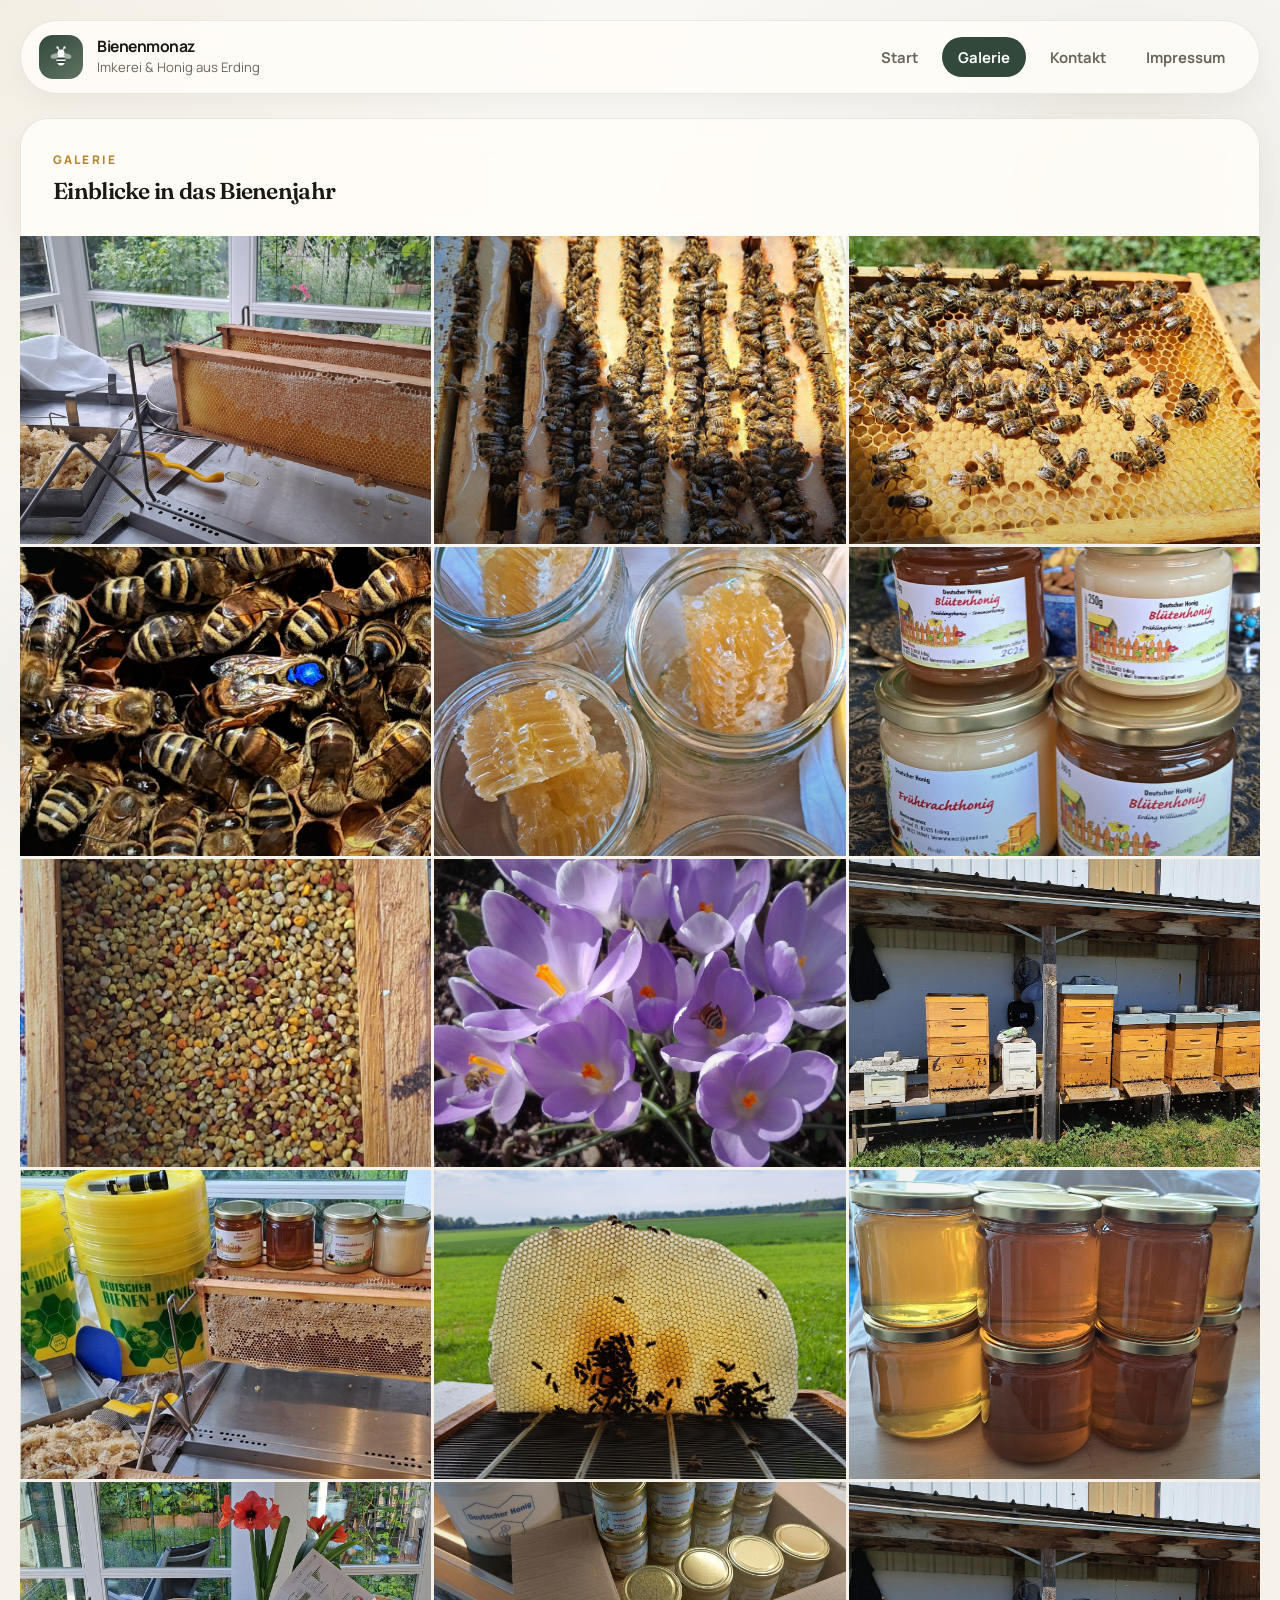
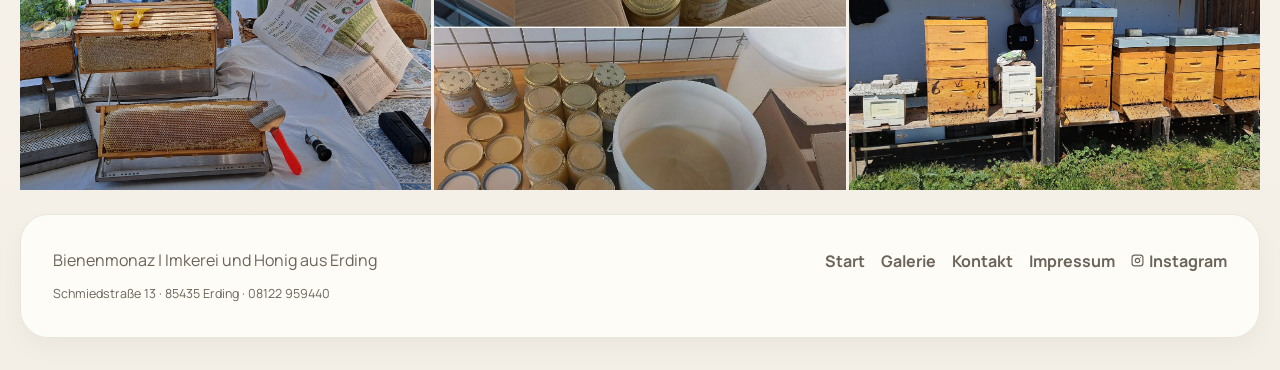
==== commit 6ed28dfc: "Kontaktformular über Resend, Sommerhonig in Galerie, Bug-Fixes - Galerie: cremige Honiggläser durch " ====
--- a/galerie.html
+++ b/galerie.html
@@ -17,14 +17,14 @@
   <meta property="og:title" content="Bienenmonaz | Galerie – Bienen, Honig & Imkerei Erding">
   <meta property="og:description" content="Galerie der Imkerei Bienenmonaz mit Bildern aus Bienenstand, Honigernte, Waben und Honiggläsern.">
   <meta property="og:url" content="https://bienenmonaz.de/galerie.html">
-  <meta property="og:image" content="https://bienenmonaz.de/assets/images/Frühjahrshonig.jpg">
+  <meta property="og:image" content="https://bienenmonaz.de/assets/images/hero-honig.jpg">
   <meta property="og:image:width" content="1200">
   <meta property="og:image:height" content="630">
   <!-- Twitter Card -->
   <meta name="twitter:card" content="summary_large_image">
   <meta name="twitter:title" content="Bienenmonaz | Galerie – Bienen, Honig & Imkerei Erding">
   <meta name="twitter:description" content="Galerie der Imkerei Bienenmonaz mit Bildern aus Bienenstand, Honigernte, Waben und Honiggläsern.">
-  <meta name="twitter:image" content="https://bienenmonaz.de/assets/images/Frühjahrshonig.jpg">
+  <meta name="twitter:image" content="https://bienenmonaz.de/assets/images/hero-honig.jpg">
   <!-- Structured Data -->
   <script type="application/ld+json">
   {
@@ -162,9 +162,9 @@
         </figure>
 
         <figure class="gallery-card">
-          <button class="gallery-button" type="button" data-image="assets/images/fruehjahr-bluetenhonig.jpg" data-caption="">
-            <span class="gallery-overlay"></span>
-            <img src="assets/images/fruehjahr-bluetenhonig.jpg" alt="Frühjahrs-Blütenhonig" loading="lazy">
+          <button class="gallery-button" type="button" data-image="assets/images/sommerhonig.jpg" data-caption="Sommerhonig – kräftig, aromatisch, bernsteinfarben">
+            <span class="gallery-overlay"></span>
+            <img src="assets/images/sommerhonig.jpg" alt="Sommerhonig in Gläsern" loading="lazy">
           </button>
         </figure>
 
--- a/styles.css
+++ b/styles.css
@@ -701,13 +701,52 @@
 
 .field-full,
 .form-actions,
-.form-status {
+.form-status,
+.form-honey {
   grid-column: 1 / -1;
 }
 
 .form-hint,
 .form-status {
   margin: 0;
+}
+
+.form-hint a {
+  color: var(--accent);
+  text-decoration: underline;
+  text-underline-offset: 3px;
+}
+
+/* Honeypot: visuell und fuer Screenreader verborgen, fuer Bots ausfuellbar */
+.form-honey {
+  position: absolute;
+  left: -9999px;
+  width: 1px;
+  height: 1px;
+  overflow: hidden;
+}
+
+.form-status:empty {
+  display: none;
+}
+
+.form-status {
+  padding: 12px 16px;
+  border-radius: var(--radius-md);
+  font-size: 0.9rem;
+  font-weight: 600;
+}
+
+.form-status.is-success {
+  color: var(--accent);
+  background: rgba(49, 72, 58, 0.08);
+  box-shadow: inset 0 0 0 1px rgba(49, 72, 58, 0.18);
+}
+
+.form-status.is-error {
+  color: #8a2b22;
+  background: rgba(138, 43, 34, 0.07);
+  box-shadow: inset 0 0 0 1px rgba(138, 43, 34, 0.18);
 }
 
 .contact-list {
